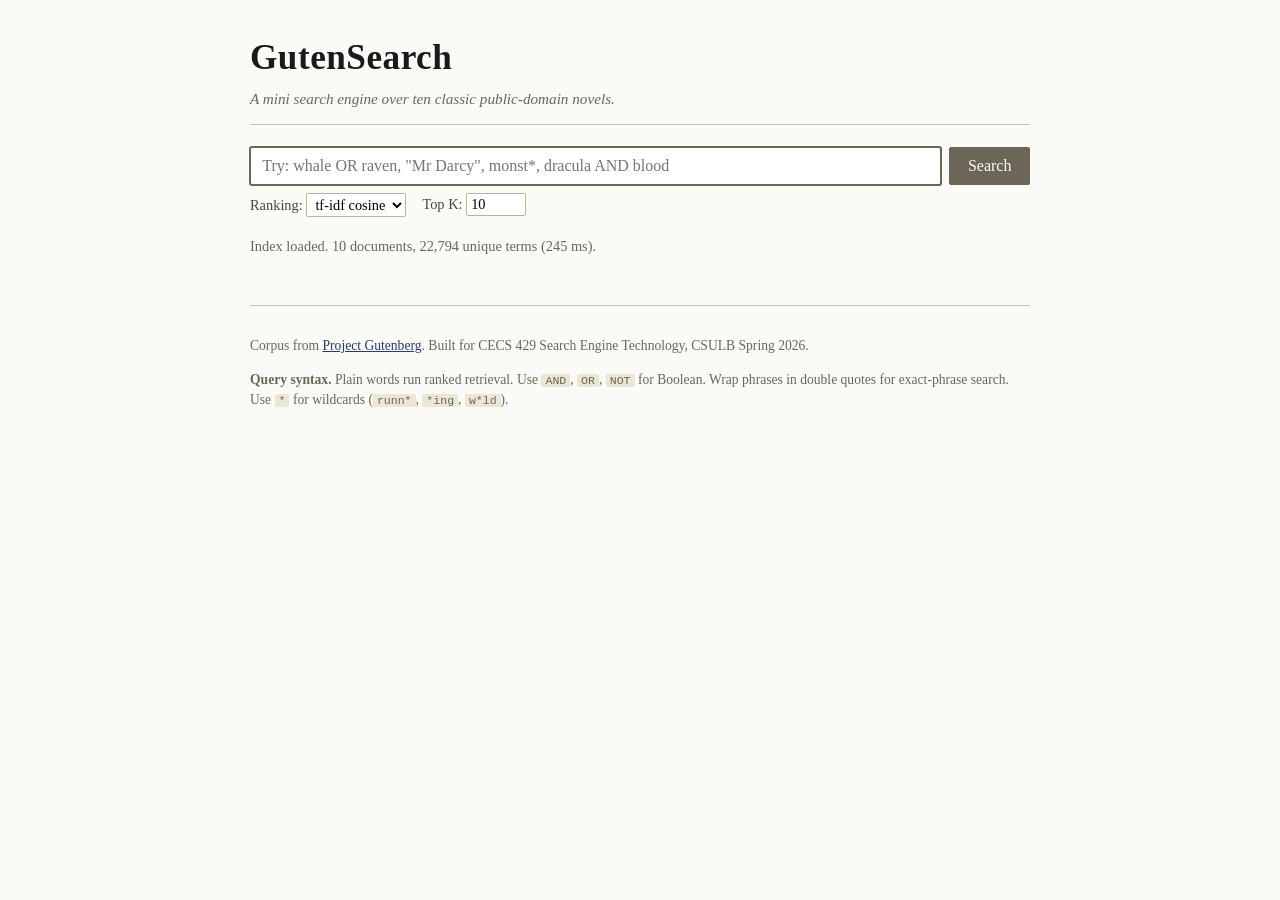
==== index.html @ 153136ce "GutenSearch initial commit, CECS 429 Project 2" ====
<!DOCTYPE html>
<html lang="en">
<head>
<meta charset="UTF-8">
<title>GutenSearch — Classic Literature Search Engine</title>
<meta name="viewport" content="width=device-width, initial-scale=1">
<link rel="stylesheet" href="style.css">
</head>
<body>

<header>
  <h1>GutenSearch</h1>
  <p class="tagline">A mini search engine over ten classic public-domain novels.</p>
</header>

<section id="search-panel">
  <form id="search-form" autocomplete="off">
    <input id="query" type="text" placeholder='Try: whale OR raven, "Mr Darcy", monst*, dracula AND blood' aria-label="search query" autofocus>
    <button type="submit">Search</button>
  </form>

  <div id="controls">
    <label>
      Ranking:
      <select id="ranker">
        <option value="tfidf">tf-idf cosine</option>
        <option value="bm25">BM25</option>
      </select>
    </label>
    <label>
      Top K:
      <input id="topk" type="number" min="1" max="50" value="10">
    </label>
    <span id="hint" class="hint"></span>
  </div>
</section>

<section id="status" aria-live="polite"></section>

<section id="results"></section>

<footer>
  <p>
    Corpus from <a href="https://www.gutenberg.org/" target="_blank" rel="noopener">Project Gutenberg</a>.
    Built for CECS 429 Search Engine Technology, CSULB Spring 2026.
  </p>
  <p class="syntax">
    <b>Query syntax.</b>
    Plain words run ranked retrieval.
    Use <code>AND</code>, <code>OR</code>, <code>NOT</code> for Boolean.
    Wrap phrases in double quotes for exact-phrase search.
    Use <code>*</code> for wildcards (<code>runn*</code>, <code>*ing</code>, <code>w*ld</code>).
  </p>
</footer>

<script src="app.js"></script>
</body>
</html>
---- style.css ----
* { box-sizing: border-box; }

body {
  font-family: Georgia, "Times New Roman", serif;
  max-width: 820px;
  margin: 0 auto;
  padding: 2rem 1.25rem 4rem 1.25rem;
  color: #1a1a1a;
  background: #fafaf6;
  line-height: 1.5;
}

header {
  border-bottom: 1px solid #c8c4b8;
  margin-bottom: 1.4rem;
  padding-bottom: 0.8rem;
}

header h1 {
  margin: 0 0 0.2rem 0;
  font-size: 2.2rem;
  letter-spacing: 0.5px;
}

.tagline {
  margin: 0;
  color: #6b6657;
  font-style: italic;
  font-size: 0.95rem;
}

#search-form {
  display: flex;
  gap: 0.5rem;
  margin-bottom: 0.5rem;
}

#query {
  flex: 1;
  font-family: inherit;
  font-size: 1rem;
  padding: 0.55rem 0.7rem;
  border: 1px solid #b8b39e;
  background: #fff;
  border-radius: 2px;
}

#query:focus { outline: 2px solid #6b6657; outline-offset: -1px; }

button {
  font-family: inherit;
  font-size: 1rem;
  padding: 0.55rem 1.1rem;
  border: 1px solid #6b6657;
  background: #6b6657;
  color: #fafaf6;
  cursor: pointer;
  border-radius: 2px;
}

button:hover { background: #4a4639; }

#controls {
  display: flex;
  flex-wrap: wrap;
  gap: 1rem;
  align-items: center;
  font-size: 0.9rem;
  color: #4a4639;
  margin-bottom: 1.2rem;
}

#controls select, #controls input[type=number] {
  font-family: inherit;
  font-size: 0.9rem;
  padding: 2px 4px;
  border: 1px solid #b8b39e;
  background: #fff;
  border-radius: 2px;
}

#topk { width: 60px; }

.hint { color: #8a8470; font-style: italic; }

#status {
  font-size: 0.9rem;
  color: #6b6657;
  margin-bottom: 0.8rem;
  min-height: 1.2em;
}

#status.error { color: #a13030; }

.spell-suggest {
  background: #f0ecdb;
  padding: 0.5rem 0.7rem;
  border-left: 3px solid #b8a040;
  margin-bottom: 1rem;
  font-size: 0.95rem;
}

.spell-suggest a {
  color: #6b3a2a;
  font-weight: bold;
  text-decoration: underline;
  cursor: pointer;
}

.result {
  padding: 0.9rem 0;
  border-bottom: 1px dotted #c8c4b8;
}

.result:last-child { border-bottom: none; }

.result .title {
  font-size: 1.1rem;
  font-weight: bold;
  margin: 0 0 0.15rem 0;
}

.result .title a { color: #2a3a6b; text-decoration: none; }
.result .title a:hover { text-decoration: underline; }

.result .meta {
  font-size: 0.85rem;
  color: #6b6657;
  margin-bottom: 0.35rem;
}

.result .score {
  display: inline-block;
  margin-left: 0.6em;
  font-family: Consolas, "Courier New", monospace;
  font-size: 0.8rem;
  color: #8a8470;
}

.result .snippet {
  margin: 0;
  font-size: 0.95rem;
  color: #2a2a2a;
}

.result .snippet em {
  background: #fff2a8;
  font-style: normal;
  padding: 0 2px;
}

footer {
  margin-top: 3rem;
  padding-top: 1rem;
  border-top: 1px solid #c8c4b8;
  font-size: 0.85rem;
  color: #6b6657;
}

footer a { color: #2a3a6b; }
footer code {
  font-family: Consolas, "Courier New", monospace;
  background: #ebe7d4;
  padding: 0 4px;
  border-radius: 2px;
  font-size: 0.85em;
}

.syntax { margin-top: 0.5rem; }
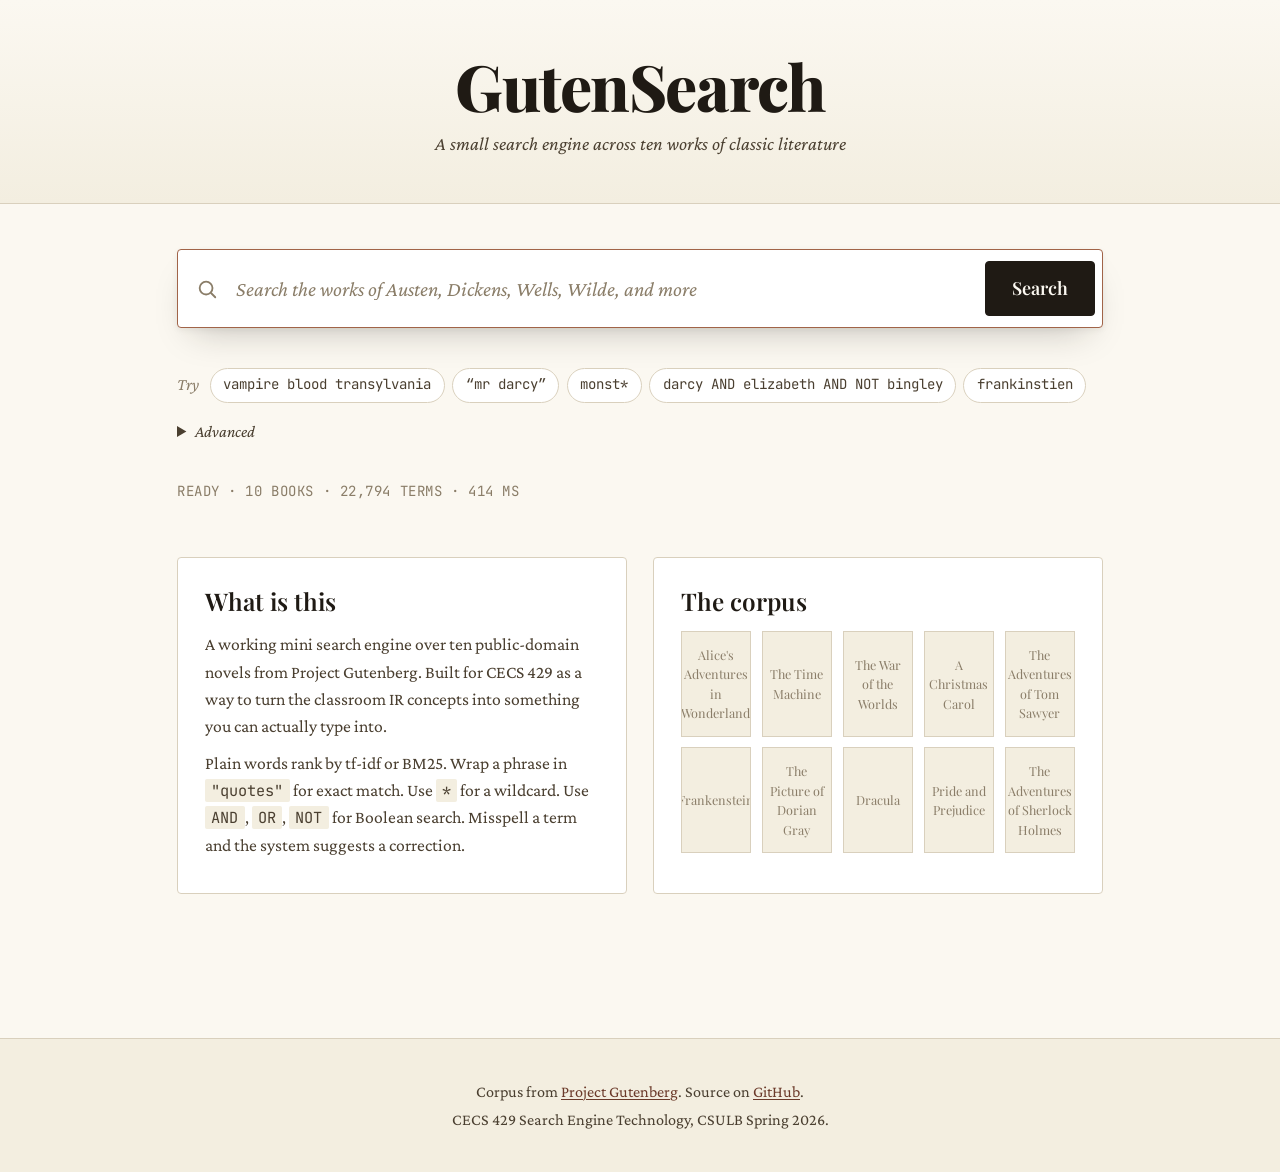
==== commit 6e117715: "Redesign UI, editorial aesthetic with covers and serif typography" ====
--- a/index.html
+++ b/index.html
@@ -2,55 +2,89 @@
 <html lang="en">
 <head>
 <meta charset="UTF-8">
-<title>GutenSearch — Classic Literature Search Engine</title>
 <meta name="viewport" content="width=device-width, initial-scale=1">
+<title>GutenSearch — Search the Classics</title>
+<link rel="preconnect" href="https://fonts.googleapis.com">
+<link rel="preconnect" href="https://fonts.gstatic.com" crossorigin>
+<link href="https://fonts.googleapis.com/css2?family=Playfair+Display:ital,wght@0,400;0,600;0,800;1,400&family=Crimson+Pro:ital,wght@0,400;0,500;0,700;1,400&family=JetBrains+Mono:wght@400;500&display=swap" rel="stylesheet">
 <link rel="stylesheet" href="style.css">
 </head>
 <body>
 
-<header>
-  <h1>GutenSearch</h1>
-  <p class="tagline">A mini search engine over ten classic public-domain novels.</p>
+<header class="site-header">
+  <div class="masthead">
+    <h1 class="logo">GutenSearch</h1>
+    <p class="tagline">A small search engine across ten works of classic literature</p>
+  </div>
 </header>
 
-<section id="search-panel">
-  <form id="search-form" autocomplete="off">
-    <input id="query" type="text" placeholder='Try: whale OR raven, "Mr Darcy", monst*, dracula AND blood' aria-label="search query" autofocus>
-    <button type="submit">Search</button>
-  </form>
+<main>
 
-  <div id="controls">
-    <label>
-      Ranking:
-      <select id="ranker">
-        <option value="tfidf">tf-idf cosine</option>
-        <option value="bm25">BM25</option>
-      </select>
-    </label>
-    <label>
-      Top K:
-      <input id="topk" type="number" min="1" max="50" value="10">
-    </label>
-    <span id="hint" class="hint"></span>
-  </div>
-</section>
+  <section class="search-stage">
+    <form id="search-form" autocomplete="off">
+      <div class="search-shell">
+        <svg class="search-icon" viewBox="0 0 24 24" fill="none" stroke="currentColor" stroke-width="2" stroke-linecap="round" stroke-linejoin="round" aria-hidden="true">
+          <circle cx="11" cy="11" r="7"></circle>
+          <line x1="21" y1="21" x2="16.65" y2="16.65"></line>
+        </svg>
+        <input id="query" type="text" placeholder="Search the works of Austen, Dickens, Wells, Wilde, and more" aria-label="search query" autofocus>
+        <button type="submit">Search</button>
+      </div>
 
-<section id="status" aria-live="polite"></section>
+      <div id="hint-row">
+        <span id="hint" class="hint-pill"></span>
+      </div>
 
-<section id="results"></section>
+      <div class="suggestions">
+        <span class="suggestion-label">Try</span>
+        <button type="button" class="chip" data-q='vampire blood transylvania'>vampire blood transylvania</button>
+        <button type="button" class="chip" data-q='"mr darcy"'>“mr darcy”</button>
+        <button type="button" class="chip" data-q='monst*'>monst*</button>
+        <button type="button" class="chip" data-q='darcy AND elizabeth AND NOT bingley'>darcy AND elizabeth AND NOT bingley</button>
+        <button type="button" class="chip" data-q='frankinstien'>frankinstien</button>
+      </div>
+
+      <details class="advanced">
+        <summary>Advanced</summary>
+        <div class="advanced-row">
+          <label>
+            Ranker
+            <select id="ranker">
+              <option value="tfidf">tf-idf cosine</option>
+              <option value="bm25">BM25</option>
+            </select>
+          </label>
+          <label>
+            Top K
+            <input id="topk" type="number" min="1" max="50" value="10">
+          </label>
+        </div>
+      </details>
+    </form>
+  </section>
+
+  <section id="status" aria-live="polite"></section>
+
+  <section id="results"></section>
+
+  <section id="welcome" class="welcome">
+    <div class="welcome-card">
+      <h2>What is this</h2>
+      <p>A working mini search engine over ten public-domain novels from Project Gutenberg. Built for CECS 429 as a way to turn the classroom IR concepts into something you can actually type into.</p>
+      <p>Plain words rank by tf-idf or BM25. Wrap a phrase in <code>"quotes"</code> for exact match. Use <code>*</code> for a wildcard. Use <code>AND</code>, <code>OR</code>, <code>NOT</code> for Boolean search. Misspell a term and the system suggests a correction.</p>
+    </div>
+
+    <div class="welcome-card">
+      <h2>The corpus</h2>
+      <ul class="book-strip" id="welcome-books"></ul>
+    </div>
+  </section>
+
+</main>
 
 <footer>
-  <p>
-    Corpus from <a href="https://www.gutenberg.org/" target="_blank" rel="noopener">Project Gutenberg</a>.
-    Built for CECS 429 Search Engine Technology, CSULB Spring 2026.
-  </p>
-  <p class="syntax">
-    <b>Query syntax.</b>
-    Plain words run ranked retrieval.
-    Use <code>AND</code>, <code>OR</code>, <code>NOT</code> for Boolean.
-    Wrap phrases in double quotes for exact-phrase search.
-    Use <code>*</code> for wildcards (<code>runn*</code>, <code>*ing</code>, <code>w*ld</code>).
-  </p>
+  <p>Corpus from <a href="https://www.gutenberg.org/" target="_blank" rel="noopener">Project Gutenberg</a>. Source on <a href="https://github.com/PaulSemaan007/gutensearch" target="_blank" rel="noopener">GitHub</a>.</p>
+  <p>CECS 429 Search Engine Technology, CSULB Spring 2026.</p>
 </footer>
 
 <script src="app.js"></script>
--- a/style.css
+++ b/style.css
@@ -1,169 +1,475 @@
-* { box-sizing: border-box; }
-
-body {
-  font-family: Georgia, "Times New Roman", serif;
-  max-width: 820px;
+/* GutenSearch — editorial / literary aesthetic */
+
+:root {
+  --paper: #fbf8f1;
+  --paper-warm: #f3eee0;
+  --ink: #1f1a14;
+  --ink-soft: #4a3f30;
+  --ink-faded: #8a7d68;
+  --rule: #d9d0bd;
+  --rule-soft: #ece4d2;
+  --accent: #6b3a2a;
+  --accent-soft: #a16448;
+  --highlight: #efce6a;
+  --highlight-bg: #fff1c0;
+  --shadow-soft: 0 1px 2px rgba(31, 26, 20, 0.04), 0 8px 24px -12px rgba(31, 26, 20, 0.18);
+  --shadow-hover: 0 2px 6px rgba(31, 26, 20, 0.06), 0 18px 36px -16px rgba(31, 26, 20, 0.25);
+  --radius: 4px;
+  --max: 980px;
+
+  --font-display: "Playfair Display", "Hoefler Text", Georgia, serif;
+  --font-body: "Crimson Pro", "Iowan Old Style", Georgia, serif;
+  --font-mono: "JetBrains Mono", "SF Mono", Consolas, monospace;
+}
+
+* { box-sizing: border-box; margin: 0; padding: 0; }
+
+html, body {
+  background: var(--paper);
+  color: var(--ink);
+  font-family: var(--font-body);
+  font-size: 18px;
+  line-height: 1.55;
+  text-rendering: optimizeLegibility;
+  -webkit-font-smoothing: antialiased;
+  min-height: 100%;
+}
+
+a { color: var(--accent); text-decoration: underline; text-underline-offset: 2px; text-decoration-thickness: 1px; }
+a:hover { color: var(--accent-soft); }
+
+button { font: inherit; cursor: pointer; }
+input, select { font: inherit; color: inherit; }
+
+/* ---------- Masthead ---------- */
+
+.site-header {
+  border-bottom: 1px solid var(--rule);
+  background: linear-gradient(to bottom, var(--paper) 0%, var(--paper-warm) 100%);
+}
+
+.masthead {
+  max-width: var(--max);
   margin: 0 auto;
-  padding: 2rem 1.25rem 4rem 1.25rem;
-  color: #1a1a1a;
-  background: #fafaf6;
-  line-height: 1.5;
-}
-
-header {
-  border-bottom: 1px solid #c8c4b8;
-  margin-bottom: 1.4rem;
-  padding-bottom: 0.8rem;
-}
-
-header h1 {
-  margin: 0 0 0.2rem 0;
-  font-size: 2.2rem;
-  letter-spacing: 0.5px;
+  padding: 3rem 1.5rem 2.5rem 1.5rem;
+  text-align: center;
+}
+
+.logo {
+  font-family: var(--font-display);
+  font-weight: 800;
+  font-size: clamp(2.4rem, 5vw, 3.6rem);
+  letter-spacing: -0.02em;
+  line-height: 1;
+  color: var(--ink);
 }
 
 .tagline {
-  margin: 0;
-  color: #6b6657;
-  font-style: italic;
-  font-size: 0.95rem;
-}
-
-#search-form {
-  display: flex;
+  margin-top: 0.6rem;
+  font-family: var(--font-body);
+  font-style: italic;
+  font-size: 1.05rem;
+  color: var(--ink-soft);
+}
+
+/* ---------- Search stage ---------- */
+
+main {
+  max-width: var(--max);
+  margin: 0 auto;
+  padding: 2.5rem 1.5rem 4rem 1.5rem;
+}
+
+.search-stage { margin-bottom: 2rem; }
+
+.search-shell {
+  display: flex;
+  align-items: center;
   gap: 0.5rem;
-  margin-bottom: 0.5rem;
+  padding: 0.4rem 0.4rem 0.4rem 1rem;
+  background: white;
+  border: 1px solid var(--rule);
+  border-radius: var(--radius);
+  box-shadow: var(--shadow-soft);
+  transition: box-shadow 160ms ease, border-color 160ms ease;
+}
+
+.search-shell:focus-within {
+  border-color: var(--accent-soft);
+  box-shadow: var(--shadow-hover);
+}
+
+.search-icon {
+  width: 22px;
+  height: 22px;
+  flex-shrink: 0;
+  color: var(--ink-faded);
 }
 
 #query {
   flex: 1;
-  font-family: inherit;
+  border: none;
+  outline: none;
+  background: transparent;
+  font-family: var(--font-body);
+  font-size: 1.15rem;
+  padding: 0.85rem 0.5rem;
+}
+
+#query::placeholder { color: var(--ink-faded); font-style: italic; }
+
+.search-shell button[type="submit"] {
+  font-family: var(--font-display);
+  font-weight: 600;
   font-size: 1rem;
-  padding: 0.55rem 0.7rem;
-  border: 1px solid #b8b39e;
-  background: #fff;
+  letter-spacing: 0.01em;
+  padding: 0.7rem 1.4rem;
+  background: var(--ink);
+  color: var(--paper);
+  border: 1px solid var(--ink);
+  border-radius: var(--radius);
+  transition: background 160ms ease, transform 80ms ease;
+}
+
+.search-shell button[type="submit"]:hover { background: var(--accent); border-color: var(--accent); }
+.search-shell button[type="submit"]:active { transform: translateY(1px); }
+
+#hint-row {
+  display: flex;
+  justify-content: flex-end;
+  min-height: 1.4rem;
+  margin-top: 0.4rem;
+}
+
+.hint-pill {
+  font-family: var(--font-mono);
+  font-size: 0.72rem;
+  letter-spacing: 0.04em;
+  text-transform: uppercase;
+  color: var(--ink-faded);
+  padding: 0.15rem 0.55rem;
+  border: 1px solid var(--rule);
+  border-radius: 999px;
+  background: var(--paper-warm);
+  opacity: 0;
+  transition: opacity 200ms ease;
+}
+
+.hint-pill:not(:empty) { opacity: 1; }
+
+.suggestions {
+  display: flex;
+  flex-wrap: wrap;
+  align-items: center;
+  gap: 0.4rem;
+  margin-top: 0.4rem;
+}
+
+.suggestion-label {
+  font-family: var(--font-body);
+  font-style: italic;
+  color: var(--ink-faded);
+  font-size: 0.95rem;
+  margin-right: 0.2rem;
+}
+
+.chip {
+  font-family: var(--font-mono);
+  font-size: 0.78rem;
+  padding: 0.32rem 0.7rem;
+  background: white;
+  border: 1px solid var(--rule);
+  border-radius: 999px;
+  color: var(--ink-soft);
+  transition: background 120ms ease, color 120ms ease, border-color 120ms ease;
+}
+
+.chip:hover {
+  background: var(--ink);
+  color: var(--paper);
+  border-color: var(--ink);
+}
+
+.advanced {
+  margin-top: 0.9rem;
+  font-size: 0.92rem;
+}
+
+.advanced summary {
+  font-family: var(--font-body);
+  color: var(--ink-soft);
+  cursor: pointer;
+  user-select: none;
+  font-style: italic;
+}
+
+.advanced summary:hover { color: var(--ink); }
+
+.advanced-row {
+  display: flex;
+  flex-wrap: wrap;
+  gap: 1.2rem;
+  margin-top: 0.6rem;
+  padding: 0.8rem 1rem;
+  background: var(--paper-warm);
+  border-radius: var(--radius);
+  border: 1px solid var(--rule-soft);
+}
+
+.advanced-row label {
+  display: flex;
+  flex-direction: column;
+  gap: 0.2rem;
+  font-size: 0.85rem;
+  color: var(--ink-soft);
+  font-style: italic;
+}
+
+.advanced-row select,
+.advanced-row input {
+  font-family: var(--font-body);
+  font-size: 0.95rem;
+  padding: 0.3rem 0.5rem;
+  background: white;
+  border: 1px solid var(--rule);
+  border-radius: var(--radius);
+  font-style: normal;
+}
+
+#topk { width: 5rem; }
+
+/* ---------- Status row ---------- */
+
+#status {
+  font-family: var(--font-mono);
+  font-size: 0.78rem;
+  letter-spacing: 0.04em;
+  text-transform: uppercase;
+  color: var(--ink-faded);
+  margin-bottom: 1rem;
+  min-height: 1.2em;
+}
+
+#status.error { color: #b04a3a; text-transform: none; font-size: 0.9rem; letter-spacing: 0; font-family: var(--font-body); }
+
+/* ---------- Spell suggestion ---------- */
+
+.spell-suggest {
+  display: flex;
+  align-items: center;
+  gap: 0.6rem;
+  padding: 0.9rem 1.1rem;
+  background: linear-gradient(to right, #fff8e0, #fff1c0);
+  border: 1px solid #ead67f;
+  border-left: 4px solid var(--highlight);
+  border-radius: var(--radius);
+  margin-bottom: 1.4rem;
+  font-family: var(--font-body);
+  font-size: 1rem;
+  color: var(--ink-soft);
+}
+
+.spell-suggest a {
+  color: var(--accent);
+  font-weight: 600;
+  font-style: italic;
+}
+
+/* ---------- Result cards ---------- */
+
+#results { display: flex; flex-direction: column; gap: 1.2rem; }
+
+.result {
+  display: grid;
+  grid-template-columns: 88px 1fr;
+  gap: 1.2rem;
+  padding: 1.2rem;
+  background: white;
+  border: 1px solid var(--rule);
+  border-radius: var(--radius);
+  box-shadow: var(--shadow-soft);
+  transition: box-shadow 200ms ease, transform 200ms ease;
+  opacity: 0;
+  animation: fadeUp 280ms ease forwards;
+}
+
+@keyframes fadeUp {
+  from { opacity: 0; transform: translateY(6px); }
+  to   { opacity: 1; transform: translateY(0); }
+}
+
+.result:hover { box-shadow: var(--shadow-hover); }
+
+.result .cover-wrap {
+  width: 88px;
+  height: 132px;
+  background: var(--paper-warm);
+  border: 1px solid var(--rule);
+  display: flex;
+  align-items: center;
+  justify-content: center;
+  overflow: hidden;
+  font-family: var(--font-display);
+  font-size: 1.8rem;
+  color: var(--ink-faded);
   border-radius: 2px;
 }
 
-#query:focus { outline: 2px solid #6b6657; outline-offset: -1px; }
-
-button {
-  font-family: inherit;
-  font-size: 1rem;
-  padding: 0.55rem 1.1rem;
-  border: 1px solid #6b6657;
-  background: #6b6657;
-  color: #fafaf6;
-  cursor: pointer;
+.result .cover-wrap img {
+  width: 100%;
+  height: 100%;
+  object-fit: cover;
+  display: block;
+}
+
+.result .body { display: flex; flex-direction: column; gap: 0.4rem; min-width: 0; }
+
+.result .title {
+  font-family: var(--font-display);
+  font-weight: 600;
+  font-size: 1.4rem;
+  line-height: 1.2;
+  margin: 0;
+}
+
+.result .title a { color: var(--ink); text-decoration: none; }
+.result .title a:hover { color: var(--accent); text-decoration: underline; }
+
+.result .meta {
+  font-family: var(--font-body);
+  font-style: italic;
+  font-size: 0.95rem;
+  color: var(--ink-soft);
+  display: flex;
+  align-items: center;
+  gap: 0.6rem;
+  flex-wrap: wrap;
+}
+
+.result .score {
+  font-family: var(--font-mono);
+  font-style: normal;
+  font-size: 0.72rem;
+  letter-spacing: 0.04em;
+  color: var(--accent);
+  padding: 0.15rem 0.5rem;
+  background: var(--paper-warm);
+  border: 1px solid var(--rule);
+  border-radius: 999px;
+}
+
+.result .snippet {
+  font-family: var(--font-body);
+  font-size: 1.02rem;
+  line-height: 1.55;
+  color: var(--ink-soft);
+  border-left: 2px solid var(--rule);
+  padding: 0.3rem 0 0.3rem 0.9rem;
+  margin-top: 0.15rem;
+  font-style: italic;
+}
+
+.result .snippet em {
+  background: var(--highlight-bg);
+  font-style: italic;
+  padding: 0 3px;
   border-radius: 2px;
-}
-
-button:hover { background: #4a4639; }
-
-#controls {
-  display: flex;
-  flex-wrap: wrap;
-  gap: 1rem;
-  align-items: center;
+  box-decoration-break: clone;
+}
+
+/* ---------- Welcome state (no results yet) ---------- */
+
+.welcome {
+  display: grid;
+  grid-template-columns: 1fr;
+  gap: 1.4rem;
+  margin-top: 2rem;
+}
+
+@media (min-width: 720px) {
+  .welcome { grid-template-columns: 1fr 1fr; }
+}
+
+.welcome-card {
+  padding: 1.4rem 1.5rem;
+  background: white;
+  border: 1px solid var(--rule);
+  border-radius: var(--radius);
+}
+
+.welcome-card h2 {
+  font-family: var(--font-display);
+  font-weight: 600;
+  font-size: 1.35rem;
+  margin-bottom: 0.6rem;
+  color: var(--ink);
+}
+
+.welcome-card p {
+  font-size: 0.98rem;
+  color: var(--ink-soft);
+  margin-bottom: 0.5rem;
+}
+
+.welcome-card code {
+  font-family: var(--font-mono);
+  font-size: 0.85rem;
+  background: var(--paper-warm);
+  padding: 0.05rem 0.35rem;
+  border-radius: 2px;
+}
+
+.book-strip {
+  list-style: none;
+  display: grid;
+  grid-template-columns: repeat(5, 1fr);
+  gap: 0.6rem;
+}
+
+.book-strip li {
+  aspect-ratio: 2 / 3;
+  background: var(--paper-warm);
+  border: 1px solid var(--rule);
+  overflow: hidden;
+  display: flex;
+  align-items: center;
+  justify-content: center;
+  text-align: center;
+  font-family: var(--font-display);
+  font-size: 0.7rem;
+  color: var(--ink-faded);
+  padding: 0.3rem;
+}
+
+.book-strip li img {
+  width: 100%;
+  height: 100%;
+  object-fit: cover;
+  display: block;
+}
+
+.welcome.hide { display: none; }
+
+/* ---------- Footer ---------- */
+
+footer {
+  border-top: 1px solid var(--rule);
+  background: var(--paper-warm);
+  margin-top: 4rem;
+  padding: 2rem 1.5rem;
+  text-align: center;
+  font-family: var(--font-body);
   font-size: 0.9rem;
-  color: #4a4639;
-  margin-bottom: 1.2rem;
-}
-
-#controls select, #controls input[type=number] {
-  font-family: inherit;
-  font-size: 0.9rem;
-  padding: 2px 4px;
-  border: 1px solid #b8b39e;
-  background: #fff;
-  border-radius: 2px;
-}
-
-#topk { width: 60px; }
-
-.hint { color: #8a8470; font-style: italic; }
-
-#status {
-  font-size: 0.9rem;
-  color: #6b6657;
-  margin-bottom: 0.8rem;
-  min-height: 1.2em;
-}
-
-#status.error { color: #a13030; }
-
-.spell-suggest {
-  background: #f0ecdb;
-  padding: 0.5rem 0.7rem;
-  border-left: 3px solid #b8a040;
-  margin-bottom: 1rem;
-  font-size: 0.95rem;
-}
-
-.spell-suggest a {
-  color: #6b3a2a;
-  font-weight: bold;
-  text-decoration: underline;
-  cursor: pointer;
-}
-
-.result {
-  padding: 0.9rem 0;
-  border-bottom: 1px dotted #c8c4b8;
-}
-
-.result:last-child { border-bottom: none; }
-
-.result .title {
-  font-size: 1.1rem;
-  font-weight: bold;
-  margin: 0 0 0.15rem 0;
-}
-
-.result .title a { color: #2a3a6b; text-decoration: none; }
-.result .title a:hover { text-decoration: underline; }
-
-.result .meta {
-  font-size: 0.85rem;
-  color: #6b6657;
-  margin-bottom: 0.35rem;
-}
-
-.result .score {
-  display: inline-block;
-  margin-left: 0.6em;
-  font-family: Consolas, "Courier New", monospace;
-  font-size: 0.8rem;
-  color: #8a8470;
-}
-
-.result .snippet {
-  margin: 0;
-  font-size: 0.95rem;
-  color: #2a2a2a;
-}
-
-.result .snippet em {
-  background: #fff2a8;
-  font-style: normal;
-  padding: 0 2px;
-}
-
-footer {
-  margin-top: 3rem;
-  padding-top: 1rem;
-  border-top: 1px solid #c8c4b8;
-  font-size: 0.85rem;
-  color: #6b6657;
-}
-
-footer a { color: #2a3a6b; }
-footer code {
-  font-family: Consolas, "Courier New", monospace;
-  background: #ebe7d4;
-  padding: 0 4px;
-  border-radius: 2px;
-  font-size: 0.85em;
-}
-
-.syntax { margin-top: 0.5rem; }
+  color: var(--ink-soft);
+}
+
+footer p { margin: 0.2rem 0; }
+
+/* ---------- Responsive tweaks ---------- */
+
+@media (max-width: 540px) {
+  .result { grid-template-columns: 64px 1fr; gap: 0.8rem; padding: 0.9rem; }
+  .result .cover-wrap { width: 64px; height: 96px; }
+  .result .title { font-size: 1.15rem; }
+  .book-strip { grid-template-columns: repeat(5, 1fr); gap: 0.3rem; }
+}
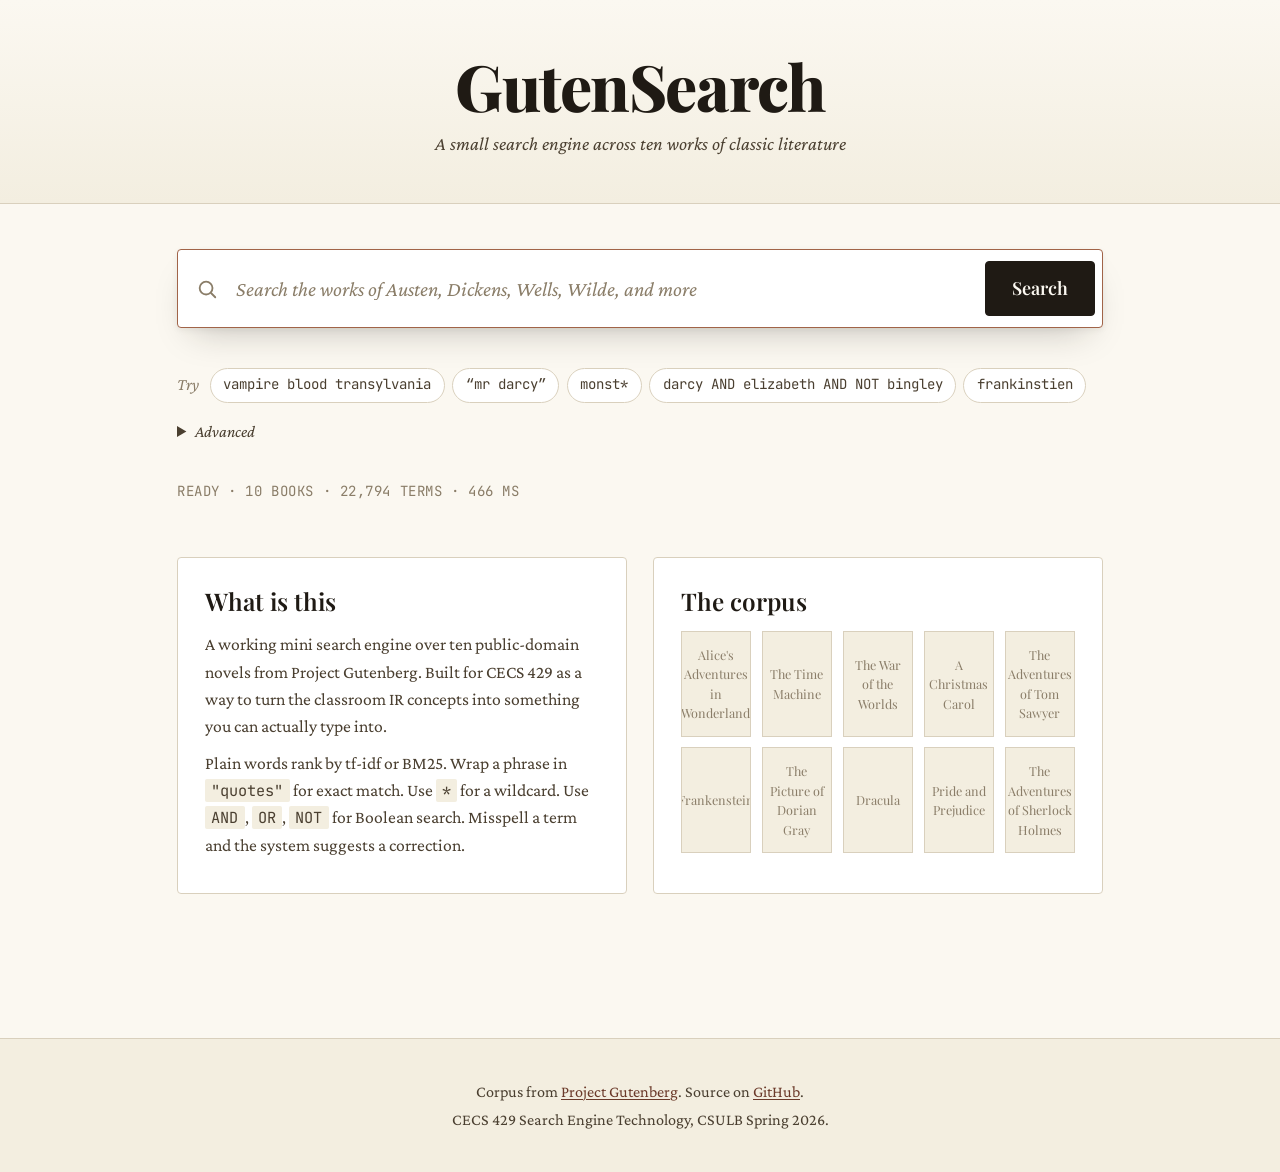
==== commit 6fe230ee: "Strip em dashes, colons, and semicolons from presented prose" ====
--- a/index.html
+++ b/index.html
@@ -3,7 +3,7 @@
 <head>
 <meta charset="UTF-8">
 <meta name="viewport" content="width=device-width, initial-scale=1">
-<title>GutenSearch — Search the Classics</title>
+<title>GutenSearch, Search the Classics</title>
 <link rel="preconnect" href="https://fonts.googleapis.com">
 <link rel="preconnect" href="https://fonts.gstatic.com" crossorigin>
 <link href="https://fonts.googleapis.com/css2?family=Playfair+Display:ital,wght@0,400;0,600;0,800;1,400&family=Crimson+Pro:ital,wght@0,400;0,500;0,700;1,400&family=JetBrains+Mono:wght@400;500&display=swap" rel="stylesheet">
